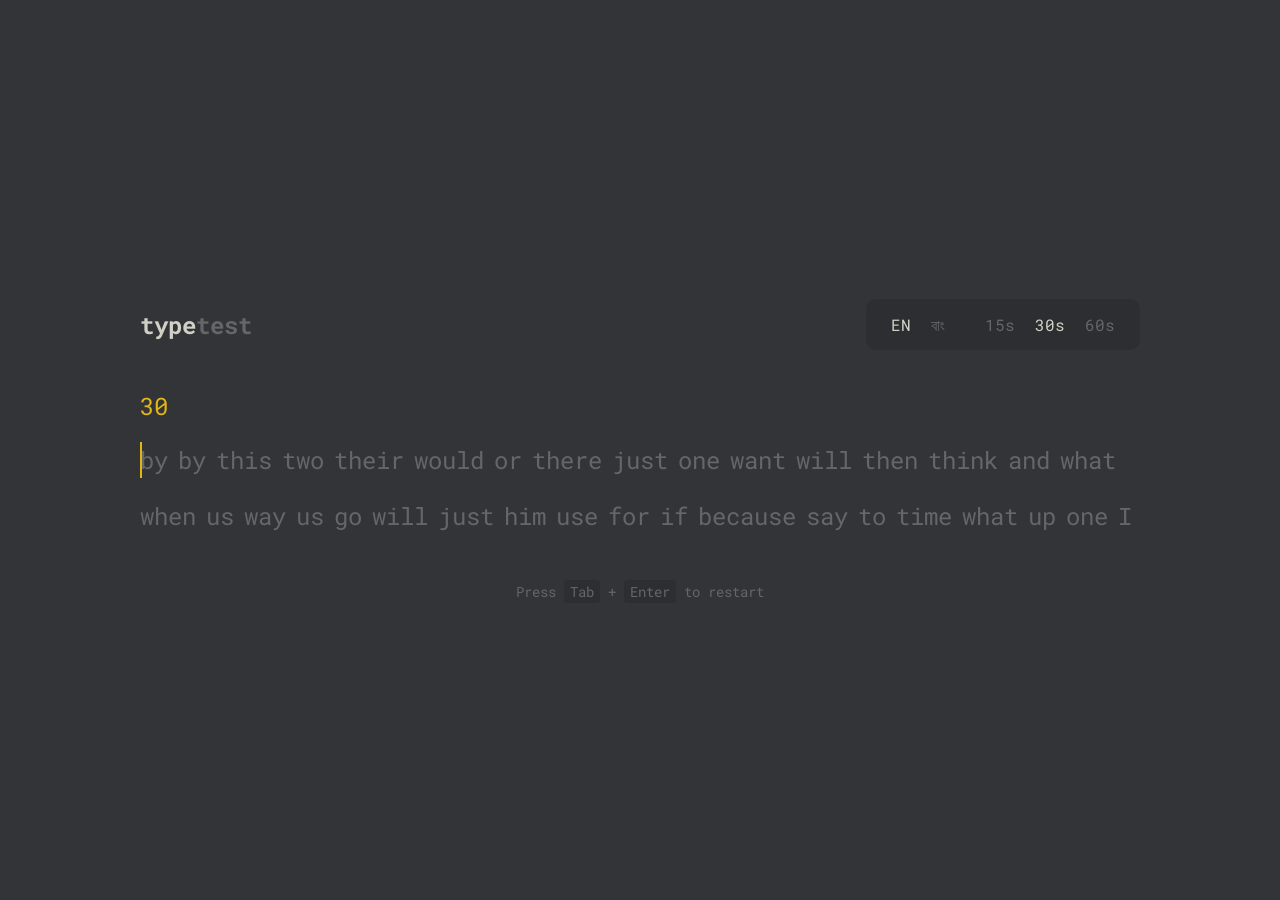
==== Others-Activities/index.html @ af3d12b4 "Add typing test difficulty levels and Bengali text paragraphs" ====
<!DOCTYPE html>
<html lang="en">

<head>
    <meta charset="UTF-8">
    <meta name="viewport" content="width=device-width, initial-scale=1.0">
    <title>Minimal Typing Test</title>
    <link rel="stylesheet" href="style.css">
    <link
        href="https://fonts.googleapis.com/css2?family=Noto+Sans+Bengali:wght@400;500&family=Roboto+Mono:wght@400;500&display=swap"
        rel="stylesheet">
</head>

<body>
    <div class="container">
        <header>
            <div class="logo">type<span>test</span></div>
            <div class="controls">
                <div class="language-selector">
                    <button class="lang-btn active" data-lang="en">EN</button>
                    <button class="lang-btn" data-lang="bn">বাং</button>
                </div>
                <div class="difficulty-selector hidden" id="difficulty-selector">
                    <button class="diff-btn active" data-diff="easy">Easy</button>
                    <button class="diff-btn" data-diff="medium">Med</button>
                    <button class="diff-btn" data-diff="hard">Hard</button>
                </div>
                <div class="time-selector">
                    <button class="time-btn" data-time="15">15s</button>
                    <button class="time-btn active" data-time="30">30s</button>
                    <button class="time-btn" data-time="60">60s</button>
                </div>
            </div>
        </header>

        <main id="typing-section">
            <div id="timer">30</div>
            <div id="words-container"></div>
            <div class="restart-hint">Press <span>Tab</span> + <span>Enter</span> to restart</div>
        </main>

        <section id="results-section" class="hidden">
            <div class="stats">
                <div class="stat-box">
                    <div class="stat-title">WPM</div>
                    <div class="stat-value" id="wpm-value">0</div>
                </div>
                <div class="stat-box">
                    <div class="stat-title">Accuracy</div>
                    <div class="stat-value" id="acc-value">0%</div>
                </div>
                <div class="stat-box">
                    <div class="stat-title">Keystrokes</div>
                    <div class="stat-value" id="key-value"><span class="correct-text">0</span> | <span
                            class="incorrect-text">0</span></div>
                </div>
            </div>
            <button id="restart-btn" class="restart-btn">Restart Test</button>
        </section>
    </div>

    <script src="script.js"></script>
</body>

</html>
---- Others-Activities/style.css ----
:root {
    --bg-color: #323437;
    --text-color: #646669;
    --text-active: #d1d0c5;
    --text-correct: #d1d0c5;
    --text-incorrect: #ca4754;
    --caret-color: #e2b714;
    --font-main: 'Roboto Mono', monospace;
    --font-bn: 'Noto Sans Bengali', sans-serif;
}

* {
    margin: 0;
    padding: 0;
    box-sizing: border-box;
}

body {
    background-color: var(--bg-color);
    color: var(--text-color);
    font-family: var(--font-main);
    display: flex;
    justify-content: center;
    align-items: center;
    min-height: 100vh;
    padding: 20px;
    overflow: hidden;
    /* Prevents scroll jumps */
}

.container {
    width: 100%;
    max-width: 1000px;
    display: flex;
    flex-direction: column;
    gap: 40px;
}

/* Header & Controls */
header {
    display: flex;
    justify-content: space-between;
    align-items: center;
    flex-wrap: wrap;
    gap: 20px;
}

.logo {
    font-size: 1.5rem;
    font-weight: bold;
    color: var(--text-active);
}

.logo span {
    color: var(--text-color);
}

.controls {
    display: flex;
    gap: 30px;
    background: #2c2e31;
    padding: 10px 20px;
    border-radius: 10px;
}

button {
    background: none;
    border: none;
    color: var(--text-color);
    font-family: inherit;
    font-size: 1rem;
    cursor: pointer;
    transition: color 0.2s ease;
    padding: 5px;
}

button:hover,
button.active {
    color: var(--text-active);
}

/* Typing Area */
#typing-section {
    display: flex;
    flex-direction: column;
    gap: 20px;
}

#timer {
    font-size: 1.5rem;
    color: var(--caret-color);
}

#words-container {
    font-size: 1.5rem;
    line-height: 1.5;
    display: flex;
    flex-wrap: wrap;
    gap: 10px;
    height: 110px;
    /* Limits height to ~3 lines */
    overflow: hidden;
    position: relative;
    user-select: none;
}

.word {
    display: flex;
    margin-bottom: 10px;
}

.letter {
    position: relative;
    transition: color 0.1s ease;
}

/* States */
.letter.correct {
    color: var(--text-correct);
}

.letter.incorrect {
    color: var(--text-incorrect);
}

.word.error {
    text-decoration: underline;
    text-decoration-color: var(--text-incorrect);
}

/* Blinking Caret */
.letter.active::before {
    content: "";
    position: absolute;
    left: 0;
    bottom: 0;
    width: 2px;
    height: 100%;
    background-color: var(--caret-color);
    animation: blink 1s infinite;
}

/* Caret for the space after a word */
.word .letter.active-space::after {
    content: "";
    position: absolute;
    right: -10px;
    bottom: 0;
    width: 2px;
    height: 100%;
    background-color: var(--caret-color);
    animation: blink 1s infinite;
}

@keyframes blink {

    0%,
    100% {
        opacity: 1;
    }

    50% {
        opacity: 0;
    }
}

/* Results Screen */
.hidden {
    display: none !important;
}

#results-section {
    display: flex;
    flex-direction: column;
    align-items: center;
    gap: 40px;
}

.stats {
    display: flex;
    gap: 60px;
    flex-wrap: wrap;
    justify-content: center;
}

.stat-box {
    text-align: center;
}

.stat-title {
    font-size: 1.2rem;
    color: var(--text-color);
    margin-bottom: 10px;
}

.stat-value {
    font-size: 3.5rem;
    color: var(--text-active);
    font-weight: bold;
}

.correct-text {
    color: var(--text-correct);
}

.incorrect-text {
    color: var(--text-incorrect);
}

.restart-btn {
    background-color: #2c2e31;
    color: var(--text-active);
    padding: 15px 30px;
    border-radius: 8px;
    font-size: 1.2rem;
}

.restart-btn:hover {
    background-color: #3b3e42;
}

.restart-hint {
    text-align: center;
    font-size: 0.9rem;
    margin-top: 10px;
}

.restart-hint span {
    background: #2c2e31;
    padding: 2px 6px;
    border-radius: 4px;
}

/* Mobile Responsiveness */
@media (max-width: 768px) {
    .stats {
        gap: 30px;
    }

    .stat-value {
        font-size: 2.5rem;
    }

    #words-container {
        font-size: 1.2rem;
        height: 90px;
    }
}
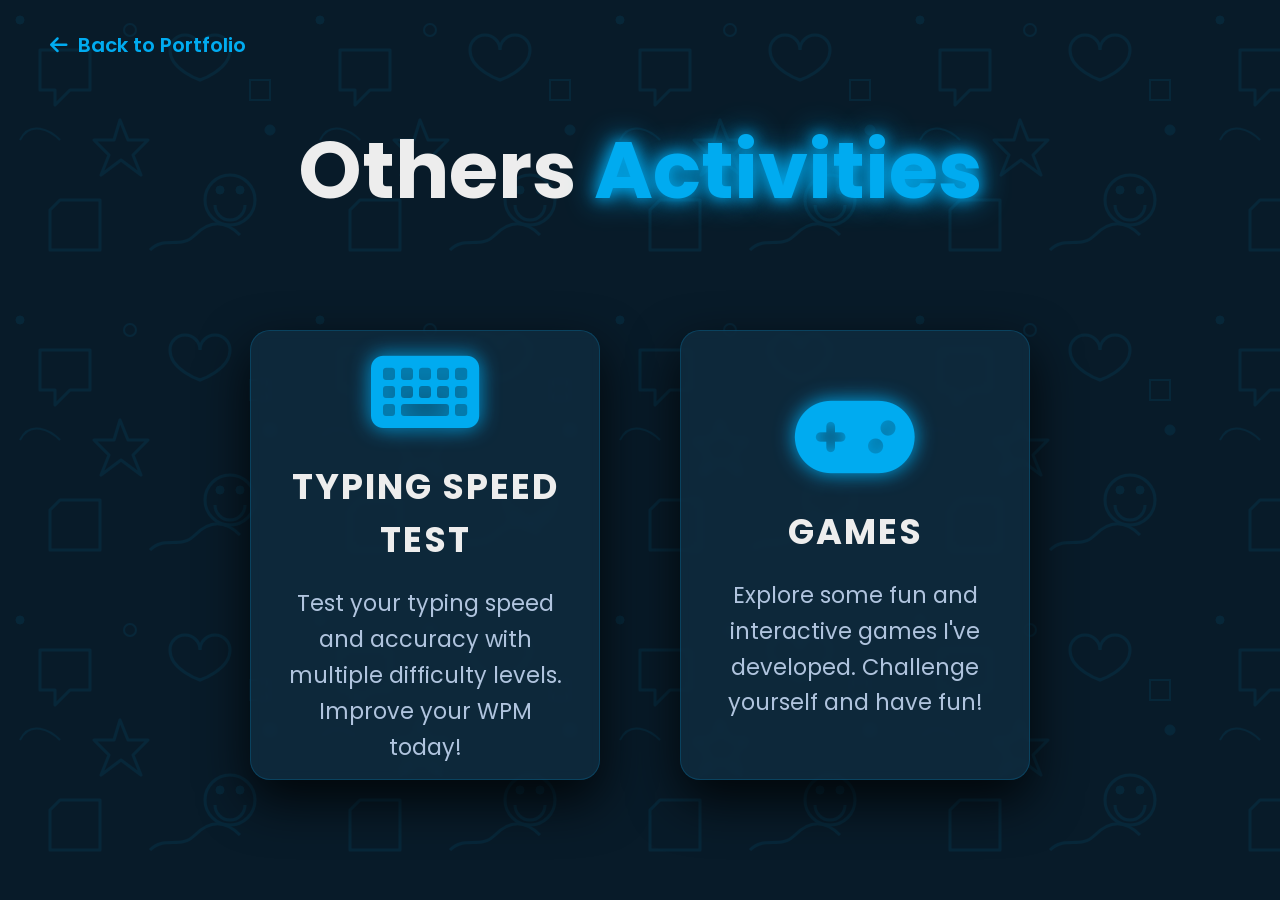
==== commit b991d4b0: "Update Activities page with 3D neon cards and mobile logo menu toggle" ====
--- a/Others-Activities/index.html
+++ b/Others-Activities/index.html
@@ -1,65 +1,43 @@
 <!DOCTYPE html>
 <html lang="en">
-
 <head>
     <meta charset="UTF-8">
     <meta name="viewport" content="width=device-width, initial-scale=1.0">
-    <title>Minimal Typing Test</title>
+    <title>Others Activities | Portfolio</title>
     <link rel="stylesheet" href="style.css">
-    <link
-        href="https://fonts.googleapis.com/css2?family=Noto+Sans+Bengali:wght@400;500&family=Roboto+Mono:wght@400;500&display=swap"
-        rel="stylesheet">
+    <link rel="stylesheet" href="https://cdnjs.cloudflare.com/ajax/libs/font-awesome/6.5.2/css/all.min.css">
 </head>
-
 <body>
-    <div class="container">
-        <header>
-            <div class="logo">type<span>test</span></div>
-            <div class="controls">
-                <div class="language-selector">
-                    <button class="lang-btn active" data-lang="en">EN</button>
-                    <button class="lang-btn" data-lang="bn">বাং</button>
-                </div>
-                <div class="difficulty-selector hidden" id="difficulty-selector">
-                    <button class="diff-btn active" data-diff="easy">Easy</button>
-                    <button class="diff-btn" data-diff="medium">Med</button>
-                    <button class="diff-btn" data-diff="hard">Hard</button>
-                </div>
-                <div class="time-selector">
-                    <button class="time-btn" data-time="15">15s</button>
-                    <button class="time-btn active" data-time="30">30s</button>
-                    <button class="time-btn" data-time="60">60s</button>
-                </div>
-            </div>
-        </header>
-
-        <main id="typing-section">
-            <div id="timer">30</div>
-            <div id="words-container"></div>
-            <div class="restart-hint">Press <span>Tab</span> + <span>Enter</span> to restart</div>
-        </main>
-
-        <section id="results-section" class="hidden">
-            <div class="stats">
-                <div class="stat-box">
-                    <div class="stat-title">WPM</div>
-                    <div class="stat-value" id="wpm-value">0</div>
-                </div>
-                <div class="stat-box">
-                    <div class="stat-title">Accuracy</div>
-                    <div class="stat-value" id="acc-value">0%</div>
-                </div>
-                <div class="stat-box">
-                    <div class="stat-title">Keystrokes</div>
-                    <div class="stat-value" id="key-value"><span class="correct-text">0</span> | <span
-                            class="incorrect-text">0</span></div>
-                </div>
-            </div>
-            <button id="restart-btn" class="restart-btn">Restart Test</button>
-        </section>
+    <div class="back-btn-container">
+        <a href="../index.html" class="back-btn"><i class="fa-solid fa-arrow-left"></i> Back to Portfolio</a>
     </div>
 
-    <script src="script.js"></script>
+    <h1 class="page-title">Others <span>Activities</span></h1>
+
+    <div class="cards-container">
+        <a href="Typing speed test/index.html" class="neon-card">
+            <span></span>
+            <span></span>
+            <span></span>
+            <span></span>
+            <div class="card-content">
+                <i class="fa-solid fa-keyboard icon"></i>
+                <h2>Typing Speed Test</h2>
+                <p>Test your typing speed and accuracy with multiple difficulty levels. Improve your WPM today!</p>
+            </div>
+        </a>
+
+        <a href="Games/index.html" class="neon-card">
+            <span></span>
+            <span></span>
+            <span></span>
+            <span></span>
+            <div class="card-content">
+                <i class="fa-solid fa-gamepad icon"></i>
+                <h2>Games</h2>
+                <p>Explore some fun and interactive games I've developed. Challenge yourself and have fun!</p>
+            </div>
+        </a>
+    </div>
 </body>
-
-</html>+</html>
--- a/Others-Activities/style.css
+++ b/Others-Activities/style.css
@@ -1,248 +1,241 @@
+@import url('https://fonts.googleapis.com/css2?family=Poppins:wght@300;400;500;600;700;800;900&display=swap');
+
 :root {
-    --bg-color: #323437;
-    --text-color: #646669;
-    --text-active: #d1d0c5;
-    --text-correct: #d1d0c5;
-    --text-incorrect: #ca4754;
-    --caret-color: #e2b714;
-    --font-main: 'Roboto Mono', monospace;
-    --font-bn: 'Noto Sans Bengali', sans-serif;
+    --bg-color: #081b29;
+    --second-bg-color: #112e42;
+    --text-color: #ededed;
+    --main-color: #00abf0;
 }
 
 * {
     margin: 0;
     padding: 0;
     box-sizing: border-box;
+    font-family: 'Poppins', sans-serif;
+    text-decoration: none;
 }
 
 body {
     background-color: var(--bg-color);
     color: var(--text-color);
-    font-family: var(--font-main);
+    min-height: 100vh;
+    display: flex;
+    flex-direction: column;
+    align-items: center;
+    overflow-x: hidden;
+    /* WhatsApp Unique Vector Doodle Background Overlay matching main portfolio */
+    background-image: url("data:image/svg+xml,%3Csvg width='300' height='300' xmlns='http://www.w3.org/2000/svg'%3E%3Cg fill='%2300abf0' stroke='%2300abf0' opacity='0.08'%3E%3Cpath d='M40 50h50v40h-20l-15 15v-15h-15z' fill='none' stroke-width='3' stroke-linejoin='round'/%3E%3Cpath d='M200 50a15 15 0 0 1 30 0c0 20-30 30-30 30s-30-10-30-30a15 15 0 0 1 30 0z' fill='none' stroke-width='3'/%3E%3Ccircle cx='230' cy='200' r='25' fill='none' stroke-width='3'/%3E%3Ccircle cx='220' cy='190' r='4' fill='%2300abf0'/%3E%3Ccircle cx='240' cy='190' r='4' fill='%2300abf0'/%3E%3Cpath d='M215 205a15 15 0 0 0 30 0' fill='none' stroke-width='3'/%3E%3Cpath d='M60 200h40v50h-50v-40l10-10z' fill='none' stroke-width='3' stroke-linejoin='round'/%3E%3Cpath d='M120 120l8 20h20l-15 15 8 20-20-15-20 15 8-20-15-15h20z' fill='none' stroke-width='3' stroke-linejoin='round'/%3E%3Cpath d='M150 250c15-15 30 0 45-15s30-15 45 0' fill='none' stroke-width='3'/%3E%3Ccircle cx='20' cy='20' r='4' fill='%2300abf0'/%3E%3Ccircle cx='130' cy='30' r='6' fill='none' stroke-width='2'/%3E%3Ccircle cx='270' cy='130' r='5' fill='%2300abf0'/%3E%3Cpath d='M20 140c10-20 30-10 40 0' fill='none' stroke-width='2'/%3E%3Cpath d='M250 80h20v20h-20z' fill='none' stroke-width='2'/%3E%3C/g%3E%3C/svg%3E");
+    background-size: 300px;
+    background-attachment: fixed;
+}
+
+.back-btn-container {
+    width: 100%;
+    padding: 30px 50px;
+    display: flex;
+    justify-content: flex-start;
+}
+
+.back-btn {
+    color: var(--main-color);
+    font-size: 20px;
+    font-weight: 600;
+    display: flex;
+    align-items: center;
+    gap: 10px;
+    transition: 0.3s;
+}
+
+.back-btn:hover {
+    color: var(--text-color);
+    text-shadow: 0 0 10px var(--main-color), 0 0 20px var(--main-color);
+    transform: translateX(-5px);
+}
+
+.page-title {
+    font-size: 5rem;
+    margin-top: 20px;
+    margin-bottom: 80px;
+    text-align: center;
+    color: var(--text-color);
+}
+
+.page-title span {
+    color: var(--main-color);
+    text-shadow: 0 0 15px var(--main-color), 0 0 30px var(--main-color);
+}
+
+.cards-container {
     display: flex;
     justify-content: center;
     align-items: center;
-    min-height: 100vh;
+    gap: 80px;
+    flex-wrap: wrap;
     padding: 20px;
+    perspective: 1500px;
+}
+
+/* Unique 3D Neon Card Style */
+.neon-card {
+    position: relative;
+    width: 350px;
+    height: 450px;
+    background: rgba(17, 46, 66, 0.7);
+    border-radius: 20px;
+    display: flex;
+    justify-content: center;
+    align-items: center;
     overflow: hidden;
-    /* Prevents scroll jumps */
-}
-
-.container {
+    transition: 0.5s ease;
+    transform-style: preserve-3d;
+    box-shadow: 0 20px 50px rgba(0, 0, 0, 0.8);
+    backdrop-filter: blur(5px);
+    border: 1px solid rgba(0, 171, 240, 0.2);
+}
+
+.neon-card:hover {
+    transform: translateY(-20px) rotateX(15deg) rotateY(-15deg);
+    box-shadow: -20px 30px 50px rgba(0, 171, 240, 0.3), 
+                0 0 30px var(--main-color);
+    border-color: var(--main-color);
+}
+
+/* Animated Neon Borders */
+.neon-card span {
+    position: absolute;
+    display: block;
+}
+
+.neon-card span:nth-child(1) {
+    top: 0;
+    left: -100%;
     width: 100%;
-    max-width: 1000px;
+    height: 3px;
+    background: linear-gradient(90deg, transparent, var(--main-color));
+    animation: btn-anim1 2s linear infinite;
+}
+
+@keyframes btn-anim1 {
+    0% { left: -100%; }
+    50%, 100% { left: 100%; }
+}
+
+.neon-card span:nth-child(2) {
+    top: -100%;
+    right: 0;
+    width: 3px;
+    height: 100%;
+    background: linear-gradient(180deg, transparent, var(--main-color));
+    animation: btn-anim2 2s linear infinite;
+    animation-delay: 0.5s;
+}
+
+@keyframes btn-anim2 {
+    0% { top: -100%; }
+    50%, 100% { top: 100%; }
+}
+
+.neon-card span:nth-child(3) {
+    bottom: 0;
+    right: -100%;
+    width: 100%;
+    height: 3px;
+    background: linear-gradient(270deg, transparent, var(--main-color));
+    animation: btn-anim3 2s linear infinite;
+    animation-delay: 1s;
+}
+
+@keyframes btn-anim3 {
+    0% { right: -100%; }
+    50%, 100% { right: 100%; }
+}
+
+.neon-card span:nth-child(4) {
+    bottom: -100%;
+    left: 0;
+    width: 3px;
+    height: 100%;
+    background: linear-gradient(360deg, transparent, var(--main-color));
+    animation: btn-anim4 2s linear infinite;
+    animation-delay: 1.5s;
+}
+
+@keyframes btn-anim4 {
+    0% { bottom: -100%; }
+    50%, 100% { bottom: 100%; }
+}
+
+/* Card Content with 3D offset */
+.card-content {
+    position: relative;
+    z-index: 2;
+    padding: 40px 30px;
     display: flex;
     flex-direction: column;
-    gap: 40px;
-}
-
-/* Header & Controls */
-header {
-    display: flex;
-    justify-content: space-between;
-    align-items: center;
-    flex-wrap: wrap;
+    justify-content: center;
+    align-items: center;
     gap: 20px;
-}
-
-.logo {
-    font-size: 1.5rem;
-    font-weight: bold;
-    color: var(--text-active);
-}
-
-.logo span {
-    color: var(--text-color);
-}
-
-.controls {
-    display: flex;
-    gap: 30px;
-    background: #2c2e31;
-    padding: 10px 20px;
-    border-radius: 10px;
-}
-
-button {
-    background: none;
-    border: none;
-    color: var(--text-color);
-    font-family: inherit;
-    font-size: 1rem;
-    cursor: pointer;
-    transition: color 0.2s ease;
-    padding: 5px;
-}
-
-button:hover,
-button.active {
-    color: var(--text-active);
-}
-
-/* Typing Area */
-#typing-section {
-    display: flex;
-    flex-direction: column;
-    gap: 20px;
-}
-
-#timer {
-    font-size: 1.5rem;
-    color: var(--caret-color);
-}
-
-#words-container {
-    font-size: 1.5rem;
-    line-height: 1.5;
-    display: flex;
-    flex-wrap: wrap;
-    gap: 10px;
-    height: 110px;
-    /* Limits height to ~3 lines */
-    overflow: hidden;
-    position: relative;
-    user-select: none;
-}
-
-.word {
-    display: flex;
-    margin-bottom: 10px;
-}
-
-.letter {
-    position: relative;
-    transition: color 0.1s ease;
-}
-
-/* States */
-.letter.correct {
-    color: var(--text-correct);
-}
-
-.letter.incorrect {
-    color: var(--text-incorrect);
-}
-
-.word.error {
-    text-decoration: underline;
-    text-decoration-color: var(--text-incorrect);
-}
-
-/* Blinking Caret */
-.letter.active::before {
-    content: "";
-    position: absolute;
-    left: 0;
-    bottom: 0;
-    width: 2px;
-    height: 100%;
-    background-color: var(--caret-color);
-    animation: blink 1s infinite;
-}
-
-/* Caret for the space after a word */
-.word .letter.active-space::after {
-    content: "";
-    position: absolute;
-    right: -10px;
-    bottom: 0;
-    width: 2px;
-    height: 100%;
-    background-color: var(--caret-color);
-    animation: blink 1s infinite;
-}
-
-@keyframes blink {
-
-    0%,
-    100% {
-        opacity: 1;
+    text-align: center;
+    transition: 0.5s;
+    transform: translateZ(0px);
+}
+
+.neon-card:hover .card-content {
+    transform: translateZ(60px);
+}
+
+.card-content .icon {
+    font-size: 6rem;
+    color: var(--main-color);
+    transition: 0.5s;
+    filter: drop-shadow(0 0 10px var(--main-color));
+}
+
+.neon-card:hover .card-content .icon {
+    transform: scale(1.1) translateZ(40px);
+    color: #fff;
+    filter: drop-shadow(0 0 20px var(--main-color)) drop-shadow(0 0 40px var(--main-color));
+}
+
+.card-content h2 {
+    font-size: 2.2rem;
+    font-weight: 700;
+    letter-spacing: 2px;
+    color: var(--text-color);
+    transition: 0.5s;
+    text-transform: uppercase;
+}
+
+.neon-card:hover .card-content h2 {
+    transform: translateZ(30px);
+    text-shadow: 0 0 15px var(--main-color), 0 0 30px var(--main-color);
+}
+
+.card-content p {
+    font-size: 1.4rem;
+    font-weight: 400;
+    color: #b0c4de;
+    transition: 0.5s;
+    line-height: 1.6;
+}
+
+.neon-card:hover .card-content p {
+    transform: translateZ(20px);
+    color: var(--text-color);
+}
+
+/* Responsive */
+@media (max-width: 900px) {
+    .cards-container {
+        gap: 40px;
     }
-
-    50% {
-        opacity: 0;
+}
+
+@media (max-width: 768px) {
+    .cards-container {
+        flex-direction: column;
     }
-}
-
-/* Results Screen */
-.hidden {
-    display: none !important;
-}
-
-#results-section {
-    display: flex;
-    flex-direction: column;
-    align-items: center;
-    gap: 40px;
-}
-
-.stats {
-    display: flex;
-    gap: 60px;
-    flex-wrap: wrap;
-    justify-content: center;
-}
-
-.stat-box {
-    text-align: center;
-}
-
-.stat-title {
-    font-size: 1.2rem;
-    color: var(--text-color);
-    margin-bottom: 10px;
-}
-
-.stat-value {
-    font-size: 3.5rem;
-    color: var(--text-active);
-    font-weight: bold;
-}
-
-.correct-text {
-    color: var(--text-correct);
-}
-
-.incorrect-text {
-    color: var(--text-incorrect);
-}
-
-.restart-btn {
-    background-color: #2c2e31;
-    color: var(--text-active);
-    padding: 15px 30px;
-    border-radius: 8px;
-    font-size: 1.2rem;
-}
-
-.restart-btn:hover {
-    background-color: #3b3e42;
-}
-
-.restart-hint {
-    text-align: center;
-    font-size: 0.9rem;
-    margin-top: 10px;
-}
-
-.restart-hint span {
-    background: #2c2e31;
-    padding: 2px 6px;
-    border-radius: 4px;
-}
-
-/* Mobile Responsiveness */
-@media (max-width: 768px) {
-    .stats {
-        gap: 30px;
+    .page-title {
+        font-size: 4rem;
     }
-
-    .stat-value {
-        font-size: 2.5rem;
-    }
-
-    #words-container {
-        font-size: 1.2rem;
-        height: 90px;
-    }
-}+}
